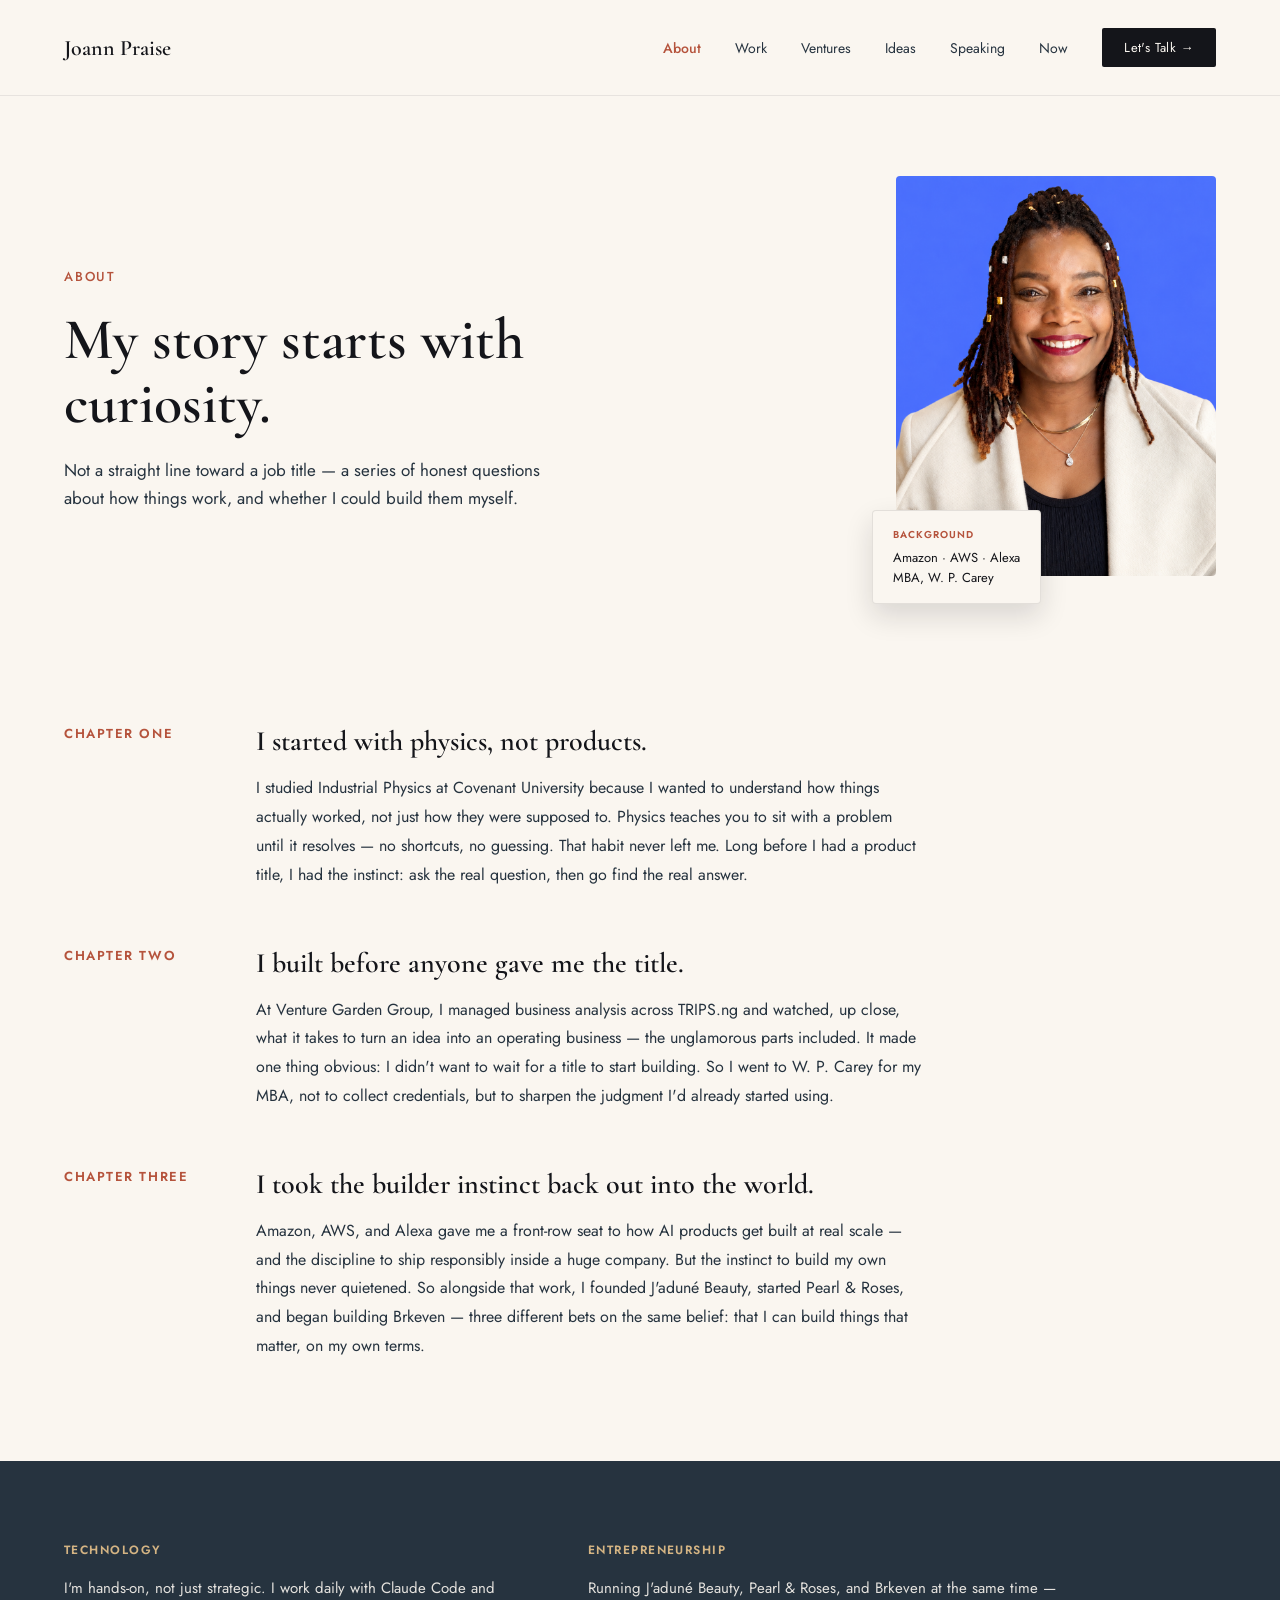
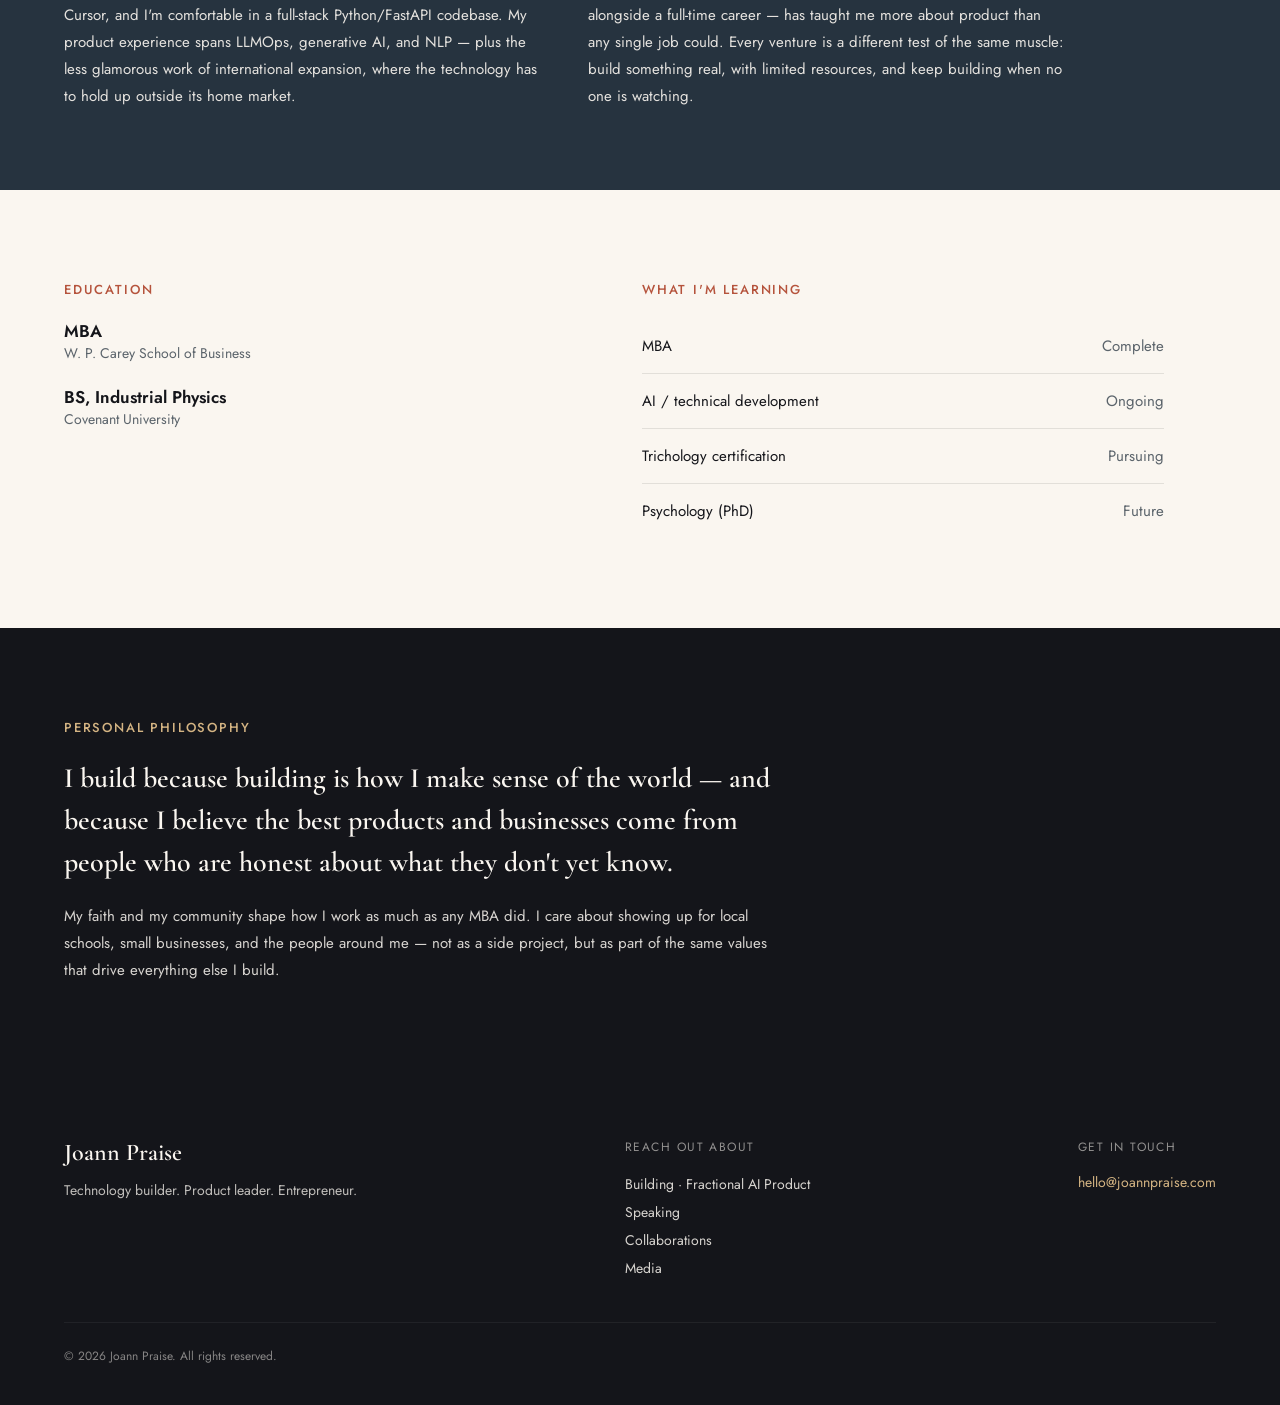
==== about.html @ 33deaf9a "Initial site" ====
<!doctype html>
<html lang="en">
<head>
<meta charset="utf-8">
<meta name="viewport" content="width=device-width, initial-scale=1.0">
<title>About — Joann Praise</title>
<meta name="description" content="Joann Praise's story — from Industrial Physics at Covenant University to Amazon, AWS, and Alexa, to founding J'aduné Beauty, Pearl & Roses, and Brkeven.">
<link rel="preconnect" href="https://fonts.googleapis.com">
<link href="https://fonts.googleapis.com/css2?family=Cormorant+Garamond:wght@500;600;700&family=Jost:wght@300;400;500;600&display=swap" rel="stylesheet">
<link rel="stylesheet" href="style.css">
</head>
<body>

<nav class="site-nav">
  <a href="index.html" class="logo">Joann Praise</a>
  <div class="links">
    <a href="about.html" class="nav-link active">About</a>
    <a href="work.html" class="nav-link">Work</a>
    <a href="ventures.html" class="nav-link">Ventures</a>
    <a href="ideas.html" class="nav-link">Ideas</a>
    <a href="speaking.html" class="nav-link">Speaking</a>
    <a href="now.html" class="nav-link">Now</a>
    <a href="contact.html" class="btn-animate cta">Let's Talk →</a>
  </div>
</nav>

<section style="padding:80px 64px 90px; display:flex; gap:64px; flex-wrap:wrap; align-items:center;">
  <div style="flex:999 1 480px; min-width:0;">
    <div style="font-size:13px; letter-spacing:0.14em; text-transform:uppercase; color:#B5533C; margin-bottom:22px; font-weight:500; animation:heroIn .8s cubic-bezier(.22,1,.36,1) both; animation-delay:.05s;">About</div>
    <h1 style="font-size:58px; line-height:1.1; font-weight:600; margin:0 0 20px; color:#14151A; max-width:560px; animation:heroIn .8s cubic-bezier(.22,1,.36,1) both; animation-delay:.16s;">My story starts with curiosity.</h1>
    <p style="font-size:17px; line-height:1.7; color:#26333F; max-width:480px; margin:0; animation:heroIn .8s cubic-bezier(.22,1,.36,1) both; animation-delay:.28s;">Not a straight line toward a job title — a series of honest questions about how things work, and whether I could build them myself.</p>
  </div>
  <div style="flex:1 1 320px; min-width:260px; max-width:380px; position:relative; margin-bottom:28px; animation:heroIn .9s cubic-bezier(.22,1,.36,1) both; animation-delay:.2s;">
    <img class="float" src="assets/joann-headshot.png" alt="Joann Praise" style="width:100%; aspect-ratio:4/5; object-fit:cover; border-radius:4px; display:block;">
    <div style="position:absolute; left:-24px; bottom:-28px; background:#FAF6F0; border:1px solid rgba(20,21,26,0.1); border-radius:4px; padding:16px 20px; box-shadow:0 12px 28px rgba(20,21,26,0.14); max-width:240px; animation:badgeIn .7s cubic-bezier(.22,1,.36,1) both; animation-delay:.6s;">
      <div style="font-size:10px; letter-spacing:0.1em; text-transform:uppercase; color:#B5533C; margin-bottom:6px; font-weight:600;">Background</div>
      <div style="font-size:13px; line-height:1.5; color:#14151A;">Amazon · AWS · Alexa<br>MBA, W. P. Carey</div>
    </div>
  </div>
</section>

<section style="padding:30px 64px 100px;">
  <div style="display:flex; flex-direction:column; gap:56px; max-width:860px;">
    <div class="reveal" style="display:flex; gap:32px; flex-wrap:wrap; transition-delay:0s;">
      <div style="flex:0 0 160px; font-size:13px; letter-spacing:0.12em; text-transform:uppercase; color:#B5533C; font-weight:600;">Chapter One</div>
      <div style="flex:1 1 480px; min-width:0;">
        <h2 style="font-size:28px; font-weight:600; margin:0 0 16px; color:#14151A;">I started with physics, not products.</h2>
        <p style="font-size:16px; line-height:1.8; color:#26333F; margin:0;">I studied Industrial Physics at Covenant University because I wanted to understand how things actually worked, not just how they were supposed to. Physics teaches you to sit with a problem until it resolves — no shortcuts, no guessing. That habit never left me. Long before I had a product title, I had the instinct: ask the real question, then go find the real answer.</p>
      </div>
    </div>
    <div class="reveal" style="display:flex; gap:32px; flex-wrap:wrap; transition-delay:.08s;">
      <div style="flex:0 0 160px; font-size:13px; letter-spacing:0.12em; text-transform:uppercase; color:#B5533C; font-weight:600;">Chapter Two</div>
      <div style="flex:1 1 480px; min-width:0;">
        <h2 style="font-size:28px; font-weight:600; margin:0 0 16px; color:#14151A;">I built before anyone gave me the title.</h2>
        <p style="font-size:16px; line-height:1.8; color:#26333F; margin:0;">At Venture Garden Group, I managed business analysis across TRIPS.ng and watched, up close, what it takes to turn an idea into an operating business — the unglamorous parts included. It made one thing obvious: I didn't want to wait for a title to start building. So I went to W. P. Carey for my MBA, not to collect credentials, but to sharpen the judgment I'd already started using.</p>
      </div>
    </div>
    <div class="reveal" style="display:flex; gap:32px; flex-wrap:wrap; transition-delay:.16s;">
      <div style="flex:0 0 160px; font-size:13px; letter-spacing:0.12em; text-transform:uppercase; color:#B5533C; font-weight:600;">Chapter Three</div>
      <div style="flex:1 1 480px; min-width:0;">
        <h2 style="font-size:28px; font-weight:600; margin:0 0 16px; color:#14151A;">I took the builder instinct back out into the world.</h2>
        <p style="font-size:16px; line-height:1.8; color:#26333F; margin:0;">Amazon, AWS, and Alexa gave me a front-row seat to how AI products get built at real scale — and the discipline to ship responsibly inside a huge company. But the instinct to build my own things never quietened. So alongside that work, I founded J'aduné Beauty, started Pearl &amp; Roses, and began building Brkeven — three different bets on the same belief: that I can build things that matter, on my own terms.</p>
      </div>
    </div>
  </div>
</section>

<section class="reveal" style="background:#26333F; color:#FAF6F0; padding:80px 64px;">
  <div style="display:grid; grid-template-columns:repeat(2,minmax(0,1fr)); gap:48px; max-width:1000px;">
    <div>
      <div style="font-size:12px; letter-spacing:0.12em; text-transform:uppercase; color:#D4B483; margin-bottom:16px; font-weight:600;">Technology</div>
      <p style="font-size:15px; line-height:1.8; opacity:0.9; margin:0;">I'm hands-on, not just strategic. I work daily with Claude Code and Cursor, and I'm comfortable in a full-stack Python/FastAPI codebase. My product experience spans LLMOps, generative AI, and NLP — plus the less glamorous work of international expansion, where the technology has to hold up outside its home market.</p>
    </div>
    <div>
      <div style="font-size:12px; letter-spacing:0.12em; text-transform:uppercase; color:#D4B483; margin-bottom:16px; font-weight:600;">Entrepreneurship</div>
      <p style="font-size:15px; line-height:1.8; opacity:0.9; margin:0;">Running J'aduné Beauty, Pearl &amp; Roses, and Brkeven at the same time — alongside a full-time career — has taught me more about product than any single job could. Every venture is a different test of the same muscle: build something real, with limited resources, and keep building when no one is watching.</p>
    </div>
  </div>
</section>

<section style="padding:90px 64px;">
  <div style="display:grid; grid-template-columns:1fr 1fr; gap:56px; max-width:1100px;">
    <div class="reveal" style="transition-delay:0s;">
      <div style="font-size:13px; letter-spacing:0.14em; text-transform:uppercase; color:#B5533C; margin-bottom:20px; font-weight:500;">Education</div>
      <div style="margin-bottom:22px;">
        <div style="font-size:17px; font-weight:600; color:#14151A;">MBA</div>
        <div style="font-size:14px; color:#26333F; opacity:0.75;">W. P. Carey School of Business</div>
      </div>
      <div>
        <div style="font-size:17px; font-weight:600; color:#14151A;">BS, Industrial Physics</div>
        <div style="font-size:14px; color:#26333F; opacity:0.75;">Covenant University</div>
      </div>
    </div>
    <div class="reveal" style="transition-delay:.1s;">
      <div style="font-size:13px; letter-spacing:0.14em; text-transform:uppercase; color:#B5533C; margin-bottom:20px; font-weight:500;">What I'm Learning</div>
      <table>
        <tr><td style="color:#14151A;">MBA</td><td style="text-align:right; color:#26333F; opacity:0.75;">Complete</td></tr>
        <tr><td style="color:#14151A;">AI / technical development</td><td style="text-align:right; color:#26333F; opacity:0.75;">Ongoing</td></tr>
        <tr><td style="color:#14151A;">Trichology certification</td><td style="text-align:right; color:#26333F; opacity:0.75;">Pursuing</td></tr>
        <tr><td style="color:#14151A; border-bottom:none;">Psychology (PhD)</td><td style="text-align:right; color:#26333F; opacity:0.75; border-bottom:none;">Future</td></tr>
      </table>
    </div>
  </div>
</section>

<section class="reveal" style="background:#14151A; color:#FAF6F0; padding:90px 64px;">
  <div style="max-width:720px;">
    <div style="font-size:13px; letter-spacing:0.14em; text-transform:uppercase; color:#D4B483; margin-bottom:20px; font-weight:500;">Personal Philosophy</div>
    <h2 style="font-size:28px; font-weight:600; line-height:1.5; margin:0 0 20px;">I build because building is how I make sense of the world — and because I believe the best products and businesses come from people who are honest about what they don't yet know.</h2>
    <p style="font-size:15px; line-height:1.8; opacity:0.85; margin:0;">My faith and my community shape how I work as much as any MBA did. I care about showing up for local schools, small businesses, and the people around me — not as a side project, but as part of the same values that drive everything else I build.</p>
  </div>
</section>

<footer class="site-footer">
  <div class="cols">
    <div style="max-width:380px;">
      <div class="brand">Joann Praise</div>
      <div style="font-size:14px; line-height:1.7; opacity:0.75;">Technology builder. Product leader. Entrepreneur.</div>
    </div>
    <div>
      <div class="label">Reach out about</div>
      <div style="font-size:14px; line-height:2; opacity:0.85;">Building · Fractional AI Product<br>Speaking<br>Collaborations<br>Media</div>
    </div>
    <div>
      <div class="label">Get in touch</div>
      <a href="mailto:hello@joannpraise.com" style="font-size:14px; color:#D4B483;">hello@joannpraise.com</a>
    </div>
  </div>
  <div class="bottom">© 2026 Joann Praise. All rights reserved.</div>
</footer>

<script src="script.js" defer></script>
</body>
</html>
---- style.css ----
/* joannpraise.com — shared stylesheet */

* { box-sizing: border-box; }

body {
  margin: 0;
  font-family: 'Jost', sans-serif;
  background: #FAF6F0;
  color: #14151A;
}

h1, h2, h3 { font-family: 'Cormorant Garamond', serif; margin: 0; }

a { color: #D4B483; text-decoration: none; transition: color .25s ease; }
a:hover { color: #B5533C; }

img { max-width: 100%; }

table { width: 100%; border-collapse: collapse; }
td { padding: 16px 0; border-bottom: 1px solid rgba(20,21,26,0.1); font-size: 15px; }
tr td { transition: padding-left .25s ease; }
tr:hover td { padding-left: 6px; }

input, textarea, select { font-family: 'Jost', sans-serif; }
input:focus, textarea:focus, select:focus {
  outline: none;
  border-color: #D4B483 !important;
  box-shadow: 0 0 0 3px rgba(212,180,131,0.25);
  transition: box-shadow .25s ease, border-color .25s ease;
}

/* ---- motion system ---- */

@keyframes heroIn { from { opacity: 0; transform: translateY(18px); } to { opacity: 1; transform: translateY(0); } }
@keyframes badgeIn { from { opacity: 0; transform: translateY(10px) scale(.94); } to { opacity: 1; transform: translateY(0) scale(1); } }
@keyframes floatY { 0%, 100% { transform: translateY(0); } 50% { transform: translateY(-10px); } }

.reveal {
  opacity: 0;
  transform: translateY(26px);
  transition: opacity .7s cubic-bezier(.22,1,.36,1), transform .7s cubic-bezier(.22,1,.36,1);
}
.reveal.is-visible { opacity: 1; transform: translateY(0); }

.btn-animate { transition: transform .15s ease, box-shadow .25s ease, background-color .25s ease, border-color .25s ease; }
.btn-animate:hover { transform: translateY(-2px); box-shadow: 0 10px 22px rgba(20,21,26,0.14); }
.btn-animate:active { transform: scale(0.96); }

.card-animate { transition: transform .35s cubic-bezier(.22,1,.36,1), box-shadow .35s ease, border-color .35s ease; }
.card-animate:hover { transform: translateY(-6px); box-shadow: 0 18px 36px rgba(20,21,26,0.10); border-color: rgba(20,21,26,0.22); }

.nav-link { position: relative; }
.nav-link::after {
  content: '';
  position: absolute;
  left: 0; bottom: -6px;
  width: 0; height: 1px;
  background: #B5533C;
  transition: width .25s ease;
}
.nav-link:hover::after { width: 100%; }

.idea-link { transition: transform .25s ease, color .25s ease; display: inline-block; }
.idea-link:hover { transform: translateX(8px); }

.float { animation: floatY 5.5s ease-in-out infinite; }

.offer-row { transition: background-color .3s ease, padding-left .3s ease; }
.offer-row:hover { background-color: rgba(250,246,240,0.04); padding-left: 10px; }
.offer-num { transition: color .3s ease, transform .3s ease; display: inline-block; }
.offer-row:hover .offer-num { color: #B5533C; transform: scale(1.08); }

.img-animate { transition: transform .5s cubic-bezier(.22,1,.36,1); }
.venture-row:hover .img-animate { transform: scale(1.03); }

.pill { transition: transform .2s ease, background-color .25s ease, color .25s ease, border-color .25s ease; cursor: default; }
.pill:hover { transform: translateY(-2px); }
.pill:active { transform: scale(0.95); }

.idea-row { transition: background-color .3s ease, padding-left .3s ease; }
.idea-row:hover { background-color: rgba(20,21,26,0.03); padding-left: 12px; }

/* ---- layout helpers ---- */

.wrap { max-width: 1440px; margin: 0 auto; }

nav.site-nav {
  display: flex;
  align-items: center;
  justify-content: space-between;
  padding: 28px 64px;
  border-bottom: 1px solid rgba(20,21,26,0.08);
  animation: heroIn .7s cubic-bezier(.22,1,.36,1) both;
}
nav.site-nav .logo {
  font-family: 'Cormorant Garamond', serif;
  font-size: 22px;
  font-weight: 600;
  color: #14151A;
}
nav.site-nav .links { display: flex; align-items: center; gap: 34px; flex-wrap: wrap; }
nav.site-nav .links a:not(.btn-animate) { font-size: 14px; color: #26333F; }
nav.site-nav .links a.active { color: #B5533C; font-weight: 500; }
nav.site-nav .cta {
  padding: 10px 22px;
  background: #14151A;
  color: #FAF6F0;
  border-radius: 2px;
  font-size: 13px;
  letter-spacing: 0.03em;
}

footer.site-footer {
  background: #14151A;
  color: #FAF6F0;
  padding: 64px 64px 40px;
}
footer.site-footer .cols {
  display: flex;
  justify-content: space-between;
  flex-wrap: wrap;
  gap: 40px;
}
footer.site-footer .brand { font-family: 'Cormorant Garamond', serif; font-size: 24px; font-weight: 600; margin-bottom: 12px; }
footer.site-footer .label { font-size: 12px; letter-spacing: 0.12em; text-transform: uppercase; opacity: 0.55; margin-bottom: 14px; }
footer.site-footer .bottom {
  margin-top: 40px;
  padding-top: 24px;
  border-top: 1px solid rgba(250,246,240,0.12);
  font-size: 12px;
  opacity: 0.5;
}

@media (max-width: 760px) {
  nav.site-nav, section, footer.site-footer { padding-left: 24px !important; padding-right: 24px !important; }
  h1 { font-size: 38px !important; }
  div[style*="font-size:72px"], div[style*="font-size:54px"] { font-size: 40px !important; }
}
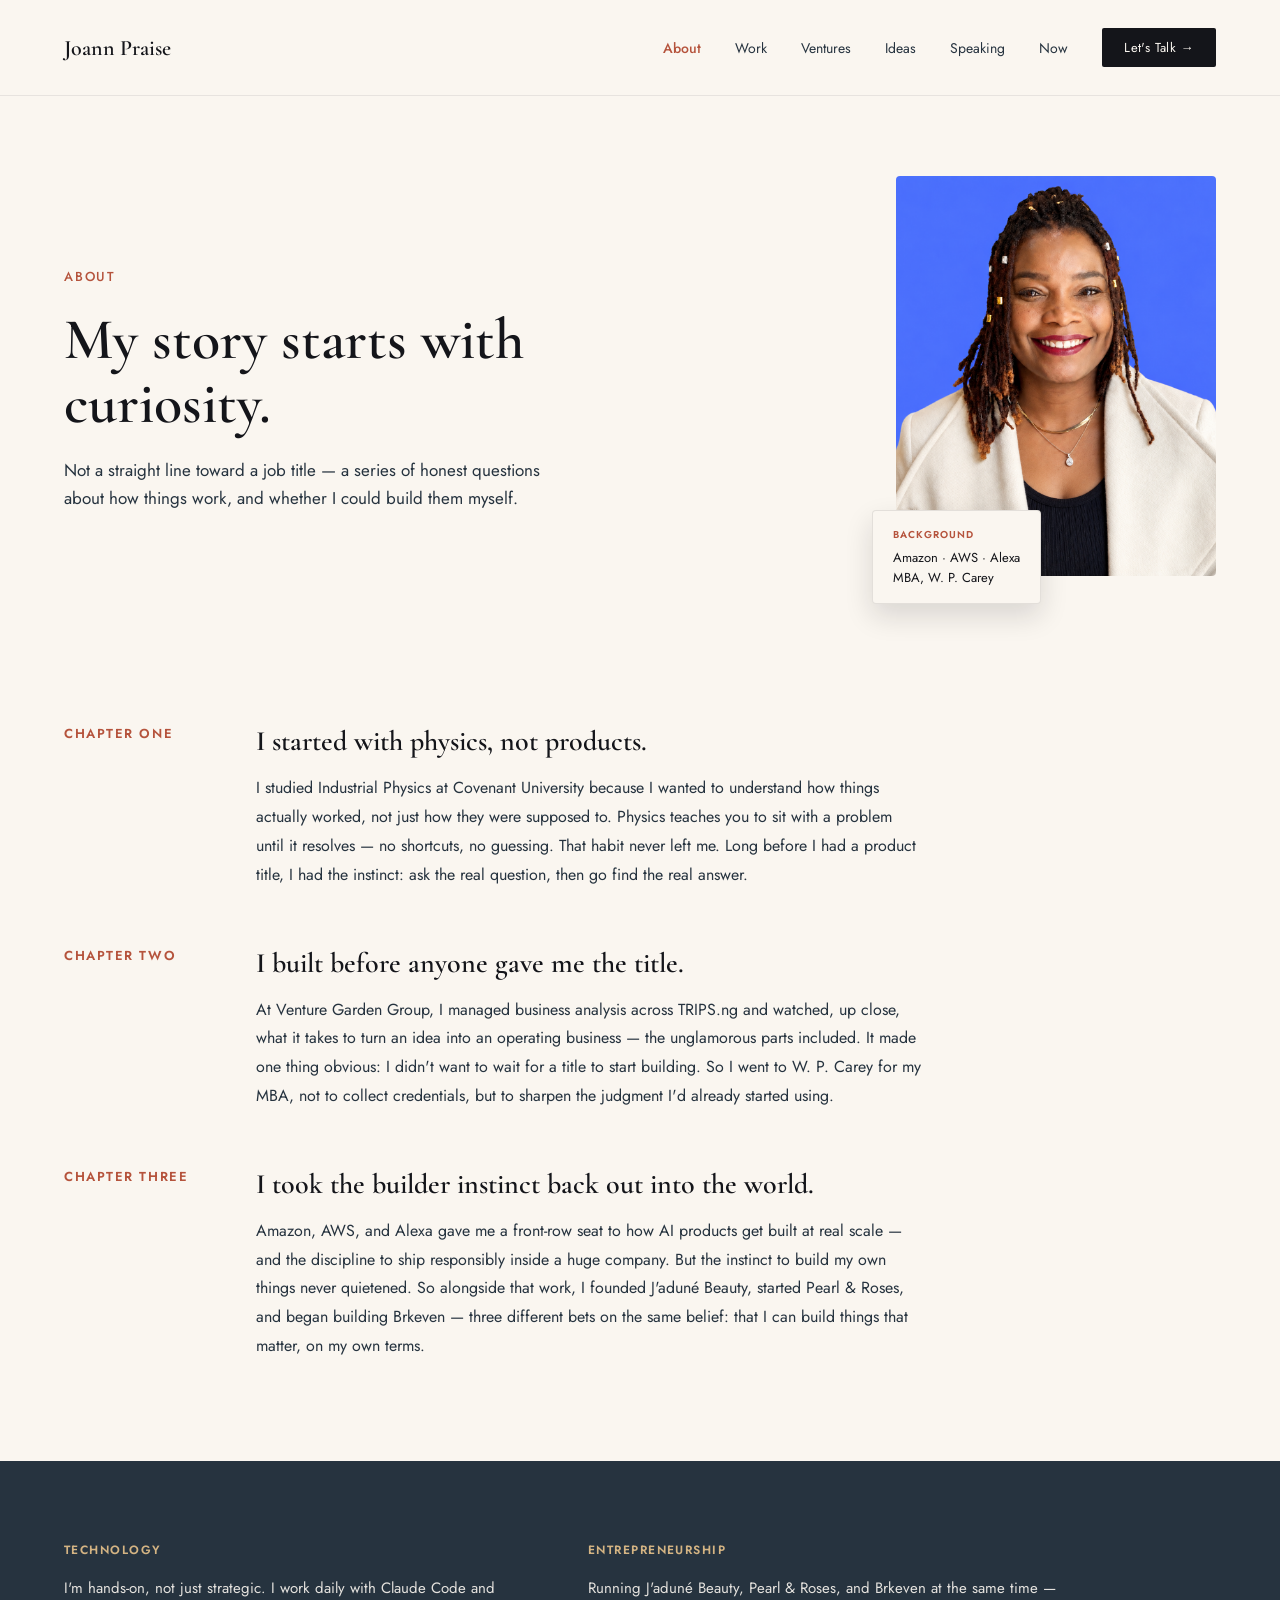
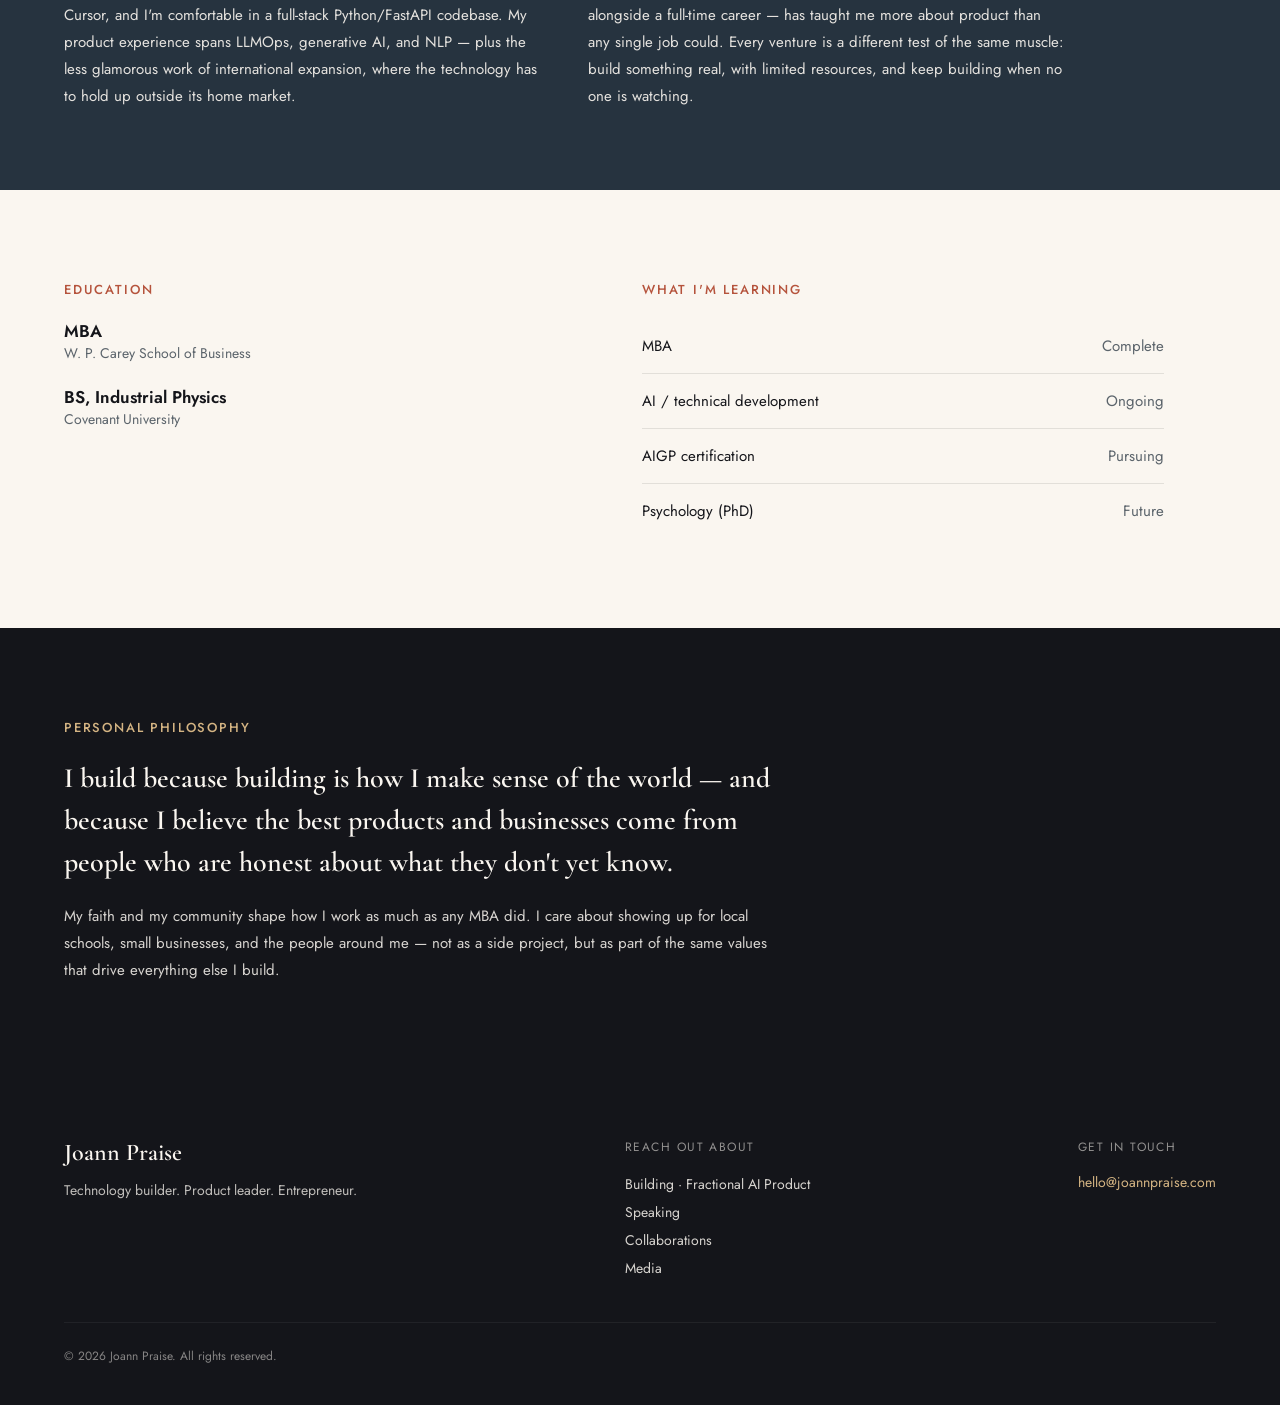
==== commit b496840a: "Update content: AIGP cert, article links, Brkeven copy, venture logos, reading cycler" ====
--- a/about.html
+++ b/about.html
@@ -96,7 +96,7 @@
       <table>
         <tr><td style="color:#14151A;">MBA</td><td style="text-align:right; color:#26333F; opacity:0.75;">Complete</td></tr>
         <tr><td style="color:#14151A;">AI / technical development</td><td style="text-align:right; color:#26333F; opacity:0.75;">Ongoing</td></tr>
-        <tr><td style="color:#14151A;">Trichology certification</td><td style="text-align:right; color:#26333F; opacity:0.75;">Pursuing</td></tr>
+        <tr><td style="color:#14151A;">AIGP certification</td><td style="text-align:right; color:#26333F; opacity:0.75;">Pursuing</td></tr>
         <tr><td style="color:#14151A; border-bottom:none;">Psychology (PhD)</td><td style="text-align:right; color:#26333F; opacity:0.75; border-bottom:none;">Future</td></tr>
       </table>
     </div>
